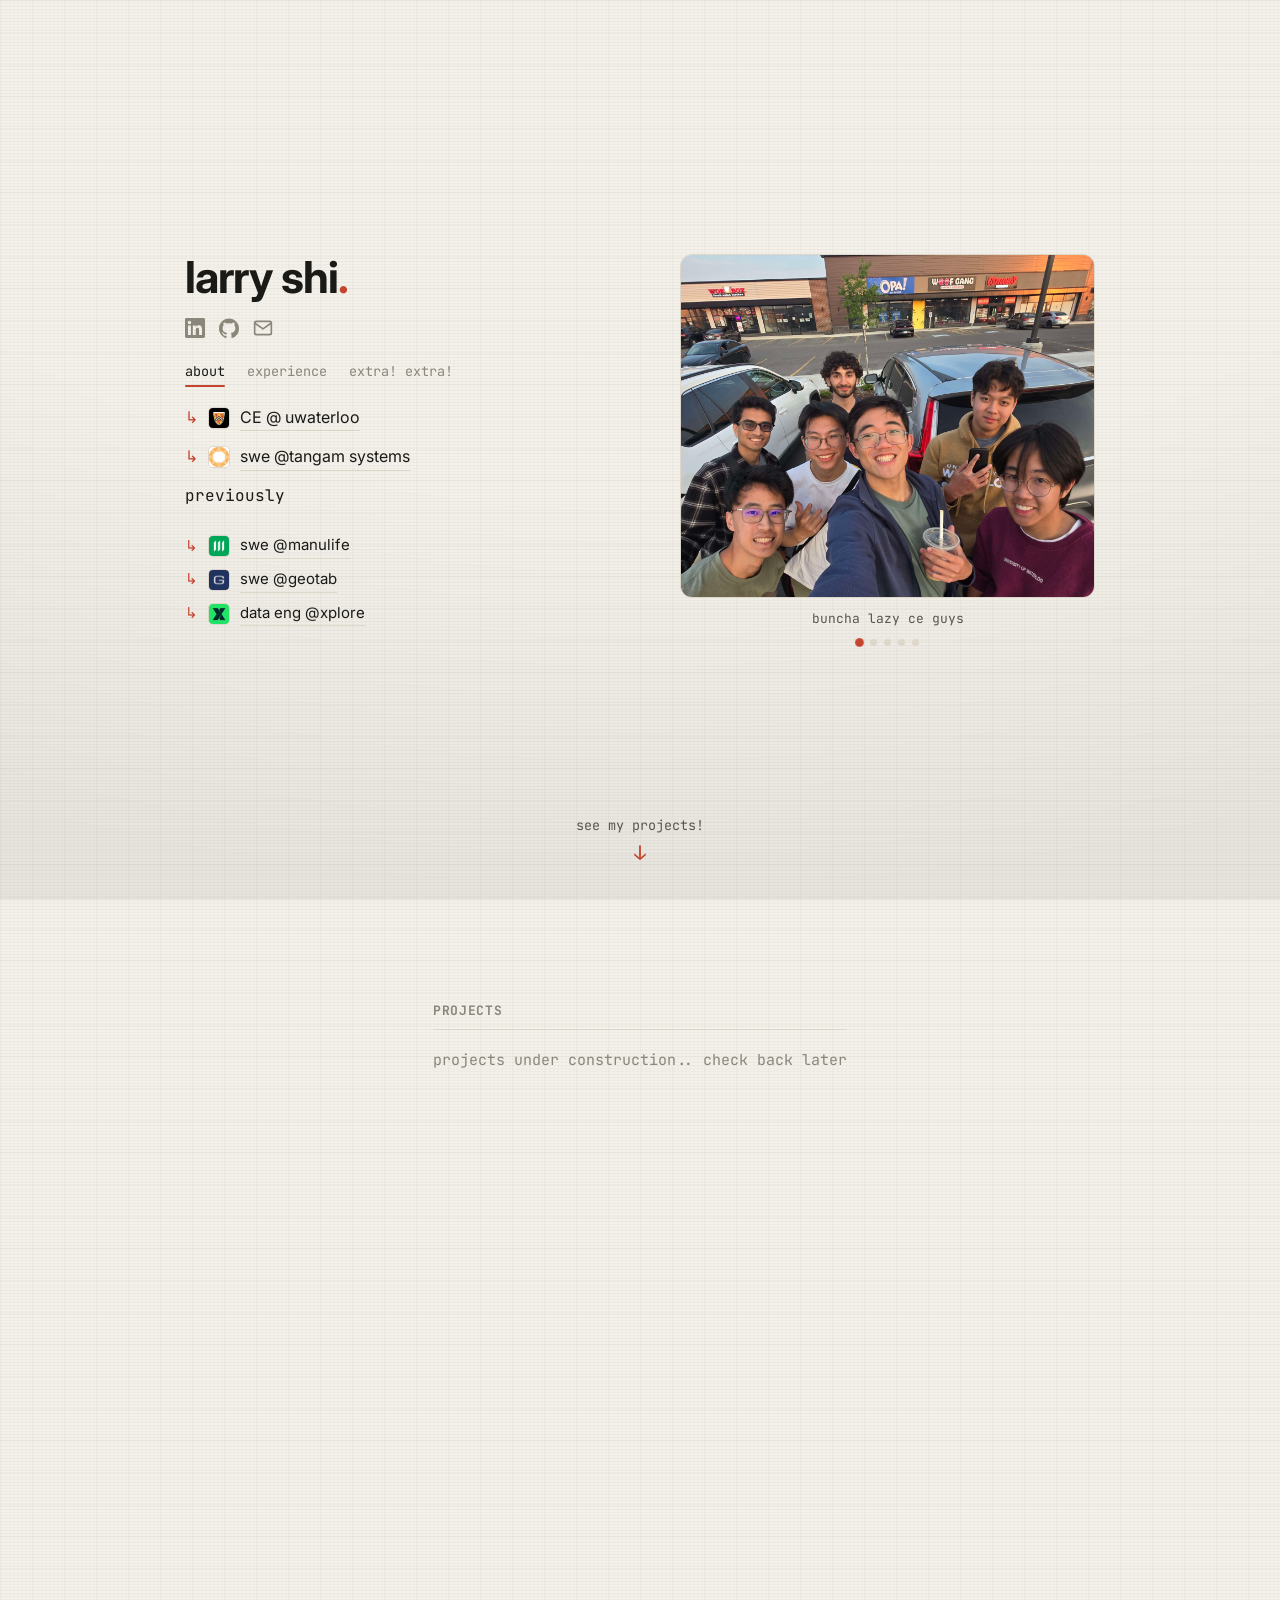
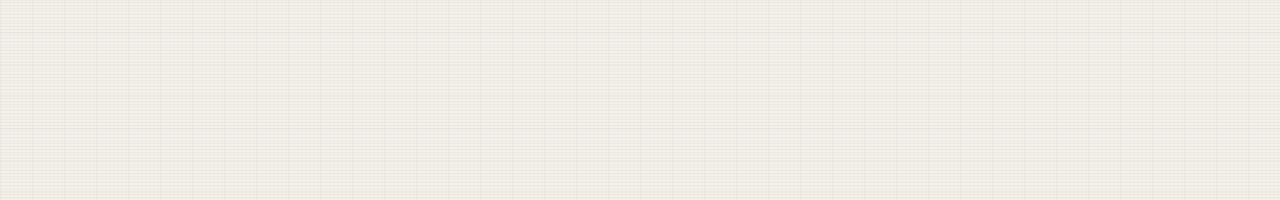
==== index.html @ f8c54639 "portfolio v1" ====
<!DOCTYPE html>
<html lang="en">
<head>
  <meta charset="UTF-8" />
  <meta name="viewport" content="width=device-width, initial-scale=1.0" />
  <title>Larry Shi — about</title>
  <meta name="description" content="Larry Shi — Computer Engineering student at the University of Waterloo. Software and hardware projects, internships, and more." />
  <link rel="preconnect" href="https://fonts.googleapis.com" />
  <link rel="preconnect" href="https://fonts.gstatic.com" crossorigin />
  <link href="https://fonts.googleapis.com/css2?family=Inter:wght@400;500;600;700&family=JetBrains+Mono:wght@400;500;600&family=Playfair+Display:ital,wght@0,700;0,900;1,900&display=swap" rel="stylesheet" />
  <link rel="stylesheet" href="assets/styles.css" />
</head>
<body>
  <main class="panels">
    <!-- Panel 1: landing card -->
    <section class="panel" id="panel-landing">
      <div class="wrap">
        <div class="landing-card reveal-up">
          <div class="card-left">
            <div class="card-head">
              <div class="card-id">
                <h1 class="title">
                  <span data-fill="name">Larry Shi</span><span class="accent">.</span>
                </h1>
                <div class="card-socials" data-cardlinks></div>
              </div>
              <nav class="nav card-nav" data-cardnav></nav>
            </div>
            <p class="lede"><span data-type="tagline"></span></p>
            <ul class="arrow-list" data-about></ul>
          </div>
          <div class="card-right">
            <!-- Photo carousel — images & captions come from PROFILE.photos in data.js -->
            <figure class="carousel" data-carousel>
              <div class="carousel-stage">
                <div class="carousel-track" data-carousel-track></div>
                <button class="carousel-nav prev" type="button" data-carousel-prev aria-label="previous photo">‹</button>
                <button class="carousel-nav next" type="button" data-carousel-next aria-label="next photo">›</button>
              </div>
              <figcaption class="carousel-caption" data-carousel-caption></figcaption>
              <div class="carousel-dots" data-carousel-dots></div>
            </figure>
          </div>
        </div>
      </div>

      <button class="scroll-cue" type="button" data-goto="panel-projects" aria-label="see my projects">
        <span class="cue-label">see my projects!</span>
        <span class="cue-arrow" aria-hidden="true">↓</span>
      </button>
    </section>

    <!-- Panel 2: projects -->
    <section class="panel" id="panel-projects">
      <div class="wrap">
        <h2 class="section-head">projects</h2>
        <p class="placeholder reveal-up">projects under construction.. check back later</p>
      </div>
    </section>
  </main>

  <script src="assets/data.js"></script>
  <script src="assets/site.js"></script>
</body>
</html>
---- assets/styles.css ----
/* ------------------------------------------------------------------
   Larry Shi — portfolio
   Clean, monospace-forward minimalism. Warm off-white / near-black.
   ------------------------------------------------------------------ */

:root {
  --bg: #f4f1ea;          /* warm paper */
  --bg-elev: #efeae0;
  --ink: #1a1a17;         /* near-black */
  --ink-soft: #5a564d;    /* muted body */
  --ink-faint: #8b867a;   /* captions */
  --line: #ddd7c9;        /* hairlines */
  --accent: #c4442e;      /* brick red */
  --accent-soft: #e8623f;
  --scanline: rgba(0, 0, 0, 0.022);
  --grid: rgba(0, 0, 0, 0.028);
  --grain: rgba(0, 0, 0, 0.02);
  --vignette: rgba(0, 0, 0, 0.05);
  --radius: 10px;
  --maxw: 720px;
  --topbar-h: 61px;
  --mono: "JetBrains Mono", "SF Mono", ui-monospace, "Cascadia Code",
    Menlo, Consolas, monospace;
  --sans: "Inter", -apple-system, BlinkMacSystemFont, "Segoe UI", Roboto,
    Helvetica, Arial, sans-serif;
}

@media (prefers-color-scheme: dark) {
  :root {
    --bg: #14130f;
    --bg-elev: #1c1a15;
    --ink: #ece7db;
    --ink-soft: #b3ad9e;
    --ink-faint: #837d6f;
    --line: #2c2a22;
    --accent: #e8623f;
    --accent-soft: #f2825f;
    --scanline: rgba(255, 255, 255, 0.02);
    --grid: rgba(120, 200, 150, 0.035);
    --grain: rgba(255, 255, 255, 0.015);
    --vignette: rgba(0, 0, 0, 0.45);
  }
}

* { box-sizing: border-box; }

html { scroll-behavior: smooth; }

body {
  margin: 0;
  background: var(--bg);
  color: var(--ink);
  font-family: var(--sans);
  font-size: 16px;
  line-height: 1.65;
  -webkit-font-smoothing: antialiased;
  text-rendering: optimizeLegibility;
  position: relative;
  /* terminal texture: fine scanlines + faint grid + grain */
  background-image:
    repeating-linear-gradient(
      to bottom,
      var(--scanline) 0px,
      var(--scanline) 1px,
      transparent 1px,
      transparent 3px
    ),
    linear-gradient(var(--grid) 1px, transparent 1px),
    linear-gradient(90deg, var(--grid) 1px, transparent 1px),
    radial-gradient(var(--grain) 1px, transparent 1px);
  background-size: 100% 3px, 32px 32px, 32px 32px, 4px 4px;
}
/* soft crt vignette */
body::after {
  content: "";
  position: fixed;
  inset: 0;
  pointer-events: none;
  z-index: 1;
  background: radial-gradient(
    120% 100% at 50% 0%,
    transparent 55%,
    var(--vignette) 100%
  );
}
.topbar, main, footer { position: relative; z-index: 2; }

a { color: inherit; }

.wrap {
  max-width: var(--maxw);
  margin: 0 auto;
  padding: 0 24px;
}

/* ---------- top bar / nav ---------- */
.topbar {
  position: sticky;
  top: 0;
  z-index: 20;
  backdrop-filter: saturate(140%) blur(8px);
  background: color-mix(in srgb, var(--bg) 82%, transparent);
  border-bottom: 1px solid var(--line);
}
.topbar .wrap {
  display: flex;
  align-items: baseline;
  justify-content: space-between;
  gap: 16px;
  padding-top: 18px;
  padding-bottom: 18px;
}
.brand {
  font-family: var(--mono);
  font-weight: 600;
  letter-spacing: -0.01em;
  text-decoration: none;
  font-size: 15px;
}
.brand .prompt { color: var(--accent); opacity: 0.75; }
.brand .dot { color: var(--accent); }

nav.nav {
  display: flex;
  gap: 22px;
  font-family: var(--mono);
  font-size: 13.5px;
}
nav.nav a {
  text-decoration: none;
  color: var(--ink-faint);
  position: relative;
  padding: 2px 0;
  transition: color 0.18s ease;
}
nav.nav a:hover { color: var(--ink); }
nav.nav a.active { color: var(--ink); }
nav.nav a.active::after {
  content: "";
  position: absolute;
  left: 0;
  right: 0;
  bottom: -3px;
  height: 2px;
  background: var(--accent);
  border-radius: 2px;
}

/* ---------- page shell ---------- */
main { padding: 56px 0 96px; }

.eyebrow {
  font-family: var(--mono);
  font-size: 12.5px;
  letter-spacing: 0.06em;
  text-transform: uppercase;
  color: var(--ink-faint);
  margin: 0 0 10px;
}

h1.title {
  font-size: clamp(30px, 6vw, 44px);
  line-height: 1.05;
  letter-spacing: -0.02em;
  margin: 0 0 12px;
  font-weight: 700;
}
h1.title .accent { color: var(--accent); }

.lede {
  color: var(--ink-soft);
  font-size: 17px;
  margin: 0 0 8px;
  max-width: 56ch;
}

.section-head {
  font-family: var(--mono);
  font-size: 13px;
  letter-spacing: 0.05em;
  text-transform: uppercase;
  color: var(--ink-faint);
  margin: 52px 0 18px;
  padding-bottom: 8px;
  border-bottom: 1px solid var(--line);
}

/* ---------- arrow list (martinsit-inspired) ---------- */
.arrow-list { list-style: none; padding: 0; margin: 0; }
.arrow-list li {
  display: flex;
  align-items: center;
  gap: 10px;
  margin: 12px 0;
  color: var(--ink-soft);
}
.arrow-list li::before {
  content: "↳";
  color: var(--accent);
  flex: 0 0 auto;
  font-family: var(--mono);
  align-self: center;
}
/* the "previously" block stacks its label above the sublist */
.arrow-list li.prev-block { align-items: flex-start; flex-direction: column; }
/* no arrow on the "previously" label line itself */
.arrow-list li.prev-block::before { content: none; }

/* company logo chips */
.logo-chip {
  flex: 0 0 auto;
  width: 22px;
  height: 22px;
  border-radius: 5px;
  object-fit: contain;
  background: var(--bg);
  border: 1px solid var(--line);
  vertical-align: middle;
}
.logo-chip.mono {
  display: inline-flex;
  align-items: center;
  justify-content: center;
  font-family: var(--mono);
  font-size: 12px;
  font-weight: 600;
  color: var(--accent);
}
/* when an <img> logo is present, hide the monogram until the image errors */
.logo-wrap { flex: 0 0 auto; display: inline-flex; }
.logo-wrap .logo-chip.mono { display: none; }
.logo-wrap .logo-chip.mono.show { display: inline-flex; }

/* ---------- projects ---------- */
.project {
  border: 1px solid var(--line);
  border-radius: var(--radius);
  background: var(--bg-elev);
  padding: 20px 22px;
  margin: 14px 0;
  transition: transform 0.2s ease, border-color 0.2s ease;
}
.project:hover {
  transform: translateY(-2px);
  border-color: color-mix(in srgb, var(--accent) 45%, var(--line));
}
.project .p-top {
  display: flex;
  align-items: baseline;
  justify-content: space-between;
  gap: 12px;
  flex-wrap: wrap;
}
.project h3 {
  margin: 0;
  font-size: 18px;
  font-family: var(--mono);
  letter-spacing: -0.01em;
}
.project .stack {
  font-family: var(--mono);
  font-size: 12px;
  color: var(--ink-faint);
}
.project .blurb { color: var(--ink-soft); margin: 6px 0 10px; }
.project ul { margin: 0; padding-left: 18px; color: var(--ink-soft); }
.project ul li { margin: 5px 0; }

/* ---------- experience ---------- */
.exp {
  display: grid;
  grid-template-columns: 170px 1fr;
  gap: 20px;
  padding: 22px 0;
  border-top: 1px solid var(--line);
}
.exp:last-child { border-bottom: 1px solid var(--line); }
.exp .when {
  font-family: var(--mono);
  font-size: 12.5px;
  color: var(--ink-faint);
  padding-top: 3px;
}
.exp h3 {
  margin: 0 0 2px;
  font-size: 18px;
  letter-spacing: -0.01em;
}
.exp .subtitle {
  font-family: var(--mono);
  font-size: 13px;
  color: var(--accent);
  margin: 0 0 10px;
}
.exp ul { margin: 0; padding-left: 18px; color: var(--ink-soft); }
.exp ul li { margin: 6px 0; }

/* ---------- skills ---------- */
.skills dl { margin: 0; }
.skills .row {
  display: grid;
  grid-template-columns: 170px 1fr;
  gap: 20px;
  padding: 12px 0;
  border-top: 1px solid var(--line);
}
.skills .row:last-child { border-bottom: 1px solid var(--line); }
.skills dt {
  font-family: var(--mono);
  font-size: 13px;
  color: var(--ink);
}
.skills dd { margin: 0; color: var(--ink-soft); }

/* ---------- footer ---------- */
footer {
  border-top: 1px solid var(--line);
  padding: 28px 0 48px;
}
footer .wrap {
  display: flex;
  justify-content: space-between;
  gap: 16px;
  flex-wrap: wrap;
  font-family: var(--mono);
  font-size: 13px;
  color: var(--ink-faint);
}
footer a { text-decoration: none; }
footer a:hover { color: var(--accent); }

.inline-links {
  display: flex;
  gap: 18px;
  flex-wrap: wrap;
  font-family: var(--mono);
  font-size: 13.5px;
  margin-top: 20px;
}
.inline-links a {
  text-decoration: none;
  color: var(--ink-soft);
  border-bottom: 1px solid transparent;
  transition: color 0.18s, border-color 0.18s;
}
.inline-links a:hover {
  color: var(--accent);
  border-color: var(--accent);
}

/* ---------- extra! extra! page ---------- */
.newsstand {
  display: flex;
  flex-direction: column;
  align-items: center;
  justify-content: center;
  text-align: center;
  gap: 10px;
  min-height: 46vh;
}
.newsstand .masthead {
  font-family: "Playfair Display", Georgia, "Times New Roman", serif;
  font-weight: 900;
  letter-spacing: -0.01em;
  font-size: clamp(44px, 10vw, 88px);
  line-height: 0.95;
  margin: 0;
}
.newsstand .masthead .em { color: var(--accent); font-style: italic; }
.newsstand .readabout {
  font-family: "Playfair Display", Georgia, serif;
  font-style: italic;
  font-size: clamp(18px, 3.4vw, 26px);
  color: var(--ink-soft);
  margin: 0;
}

/* ---------- entrance motion ---------- */
.reveal-up {
  opacity: 0;
  transform: translateY(12px);
  animation: rise 0.6s cubic-bezier(0.16, 1, 0.3, 1) forwards;
}
@keyframes rise {
  to { opacity: 1; transform: none; }
}
[data-delay="1"] { animation-delay: 0.06s; }
[data-delay="2"] { animation-delay: 0.12s; }
[data-delay="3"] { animation-delay: 0.18s; }
[data-delay="4"] { animation-delay: 0.24s; }

@media (prefers-reduced-motion: reduce) {
  * { animation: none !important; transition: none !important; }
  html { scroll-behavior: auto; }
  .reveal-up { opacity: 1; transform: none; }
}

/* ---------- responsive ---------- */
@media (max-width: 560px) {
  .topbar .wrap { flex-direction: column; align-items: flex-start; gap: 10px; }
  nav.nav { gap: 18px; }
}

/* ------------------------------------------------------------------
   Added: about links, "previously" dropdown, blog, typewriter caret
   ------------------------------------------------------------------ */

/* external / inline links inside content */
a.ext {
  text-decoration: none;
  color: var(--ink);
  border-bottom: 1px solid var(--line);
  transition: color 0.16s, border-color 0.16s;
}
a.ext:hover { color: var(--accent); border-color: var(--accent); }

/* education link — plain (no underline, not bold) */
a.edu {
  font-weight: 400;
  text-decoration: none;
  border-bottom: 1px solid var(--line);
  color: var(--ink);
  transition: color 0.16s, border-color 0.16s;
}
a.edu:hover { color: var(--accent); border-color: var(--accent); }

/* "previously" — compact bullet list with orange ↳ arrows */
.prev-block { flex-direction: column; }
.prev-label {
  font-family: var(--mono);
  color: var(--ink);
}
.prev-list {
  margin: 6px 0 0;
  padding: 0;
}
.prev-list li {
  margin: 8px 0;
  font-size: 15px;
  align-items: center;
}

/* typewriter caret */
[data-type].typing::after {
  content: "▋";
  color: var(--accent);
  margin-left: 2px;
  animation: blink 1s steps(1) infinite;
}
@keyframes blink { 50% { opacity: 0; } }

/* ---------- blog list (clickable cards -> post.html) ---------- */
.posts { margin-top: 8px; }
.empty { color: var(--ink-faint); font-family: var(--mono); font-size: 14px; }
.post-link {
  display: flex;
  align-items: center;
  gap: 14px;
  padding: 16px 20px;
  border: 1px solid var(--line);
  border-radius: var(--radius);
  background: var(--bg-elev);
  margin: 12px 0;
  text-decoration: none;
  color: inherit;
  transition: border-color 0.2s ease, transform 0.2s ease;
}
.post-link:hover {
  border-color: color-mix(in srgb, var(--accent) 45%, var(--line));
  transform: translateX(3px);
}
.post-meta { display: flex; align-items: center; gap: 10px; flex: 0 0 auto; }
.post-date {
  font-family: var(--mono);
  font-size: 12px;
  color: var(--ink-faint);
  white-space: nowrap;
}
.post-tag {
  font-family: var(--mono);
  font-size: 11px;
  color: var(--accent);
  border: 1px solid color-mix(in srgb, var(--accent) 40%, var(--line));
  border-radius: 999px;
  padding: 1px 8px;
}
.post-title {
  font-weight: 600;
  letter-spacing: -0.01em;
  flex: 1 1 auto;
}
.post-go {
  color: var(--accent);
  font-family: var(--mono);
  flex: 0 0 auto;
  transition: transform 0.2s ease;
}
.post-link:hover .post-go { transform: translateX(4px); }

/* ---------- single post page ---------- */
.back-link {
  display: inline-block;
  font-family: var(--mono);
  font-size: 13px;
  color: var(--ink-faint);
  text-decoration: none;
  margin-bottom: 22px;
  transition: color 0.16s ease;
}
.back-link:hover { color: var(--accent); }
.single-post .post-meta { margin-bottom: 12px; }
.single-post .post-headline {
  font-size: clamp(28px, 5vw, 42px);
  line-height: 1.1;
  letter-spacing: -0.02em;
  margin: 0 0 20px;
}
.post-article {
  color: var(--ink-soft);
  font-size: 17px;
  line-height: 1.75;
  max-width: 62ch;
}
.post-article p { margin: 16px 0; }
.post-article code {
  font-family: var(--mono);
  font-size: 0.88em;
  background: color-mix(in srgb, var(--accent) 12%, transparent);
  padding: 1px 6px;
  border-radius: 5px;
}
.post-article a { color: var(--accent); text-underline-offset: 2px; }


/* ------------------------------------------------------------------
   Added: full-page panels, landing card, photo slot, scroll cue
   ------------------------------------------------------------------ */

main.panels {
  padding: 0;
  scroll-snap-type: y mandatory;
}
.panel {
  min-height: 100vh;
  min-height: 100svh;
  display: flex;
  flex-direction: column;
  justify-content: center;
  scroll-snap-align: start;
  position: relative;
  padding: 64px 0; /* symmetric so content sits optically centered */
  box-sizing: border-box;
}
/* landing card gets a wider stage than the default text column */
#panel-landing .wrap { max-width: 1040px; }
/* no topbar on the landing page — center against the full viewport */
#panel-landing {
  min-height: 100vh;
  min-height: 100svh;
  padding: 24px 0;
}
#panel-projects {
  justify-content: flex-start;
  padding-top: 100px;
}
#panel-projects .section-head { margin-top: 0; }

/* landing card */
.landing-card {
  display: grid;
  grid-template-columns: 1fr 0.92fr;
  gap: 44px;
  align-items: stretch; /* photo stretches to match the text column height */
  background: none;
  border: none;
  border-radius: 0;
  padding: 0;
}
.landing-card .title { margin-top: 0; text-transform: lowercase; }
.landing-card .card-left {
  min-width: 0;
  display: flex;
  flex-direction: column;
}

/* page header row (experience / extra / post): title left, nav right */
.page-head {
  display: flex;
  align-items: baseline;
  justify-content: space-between;
  gap: 20px;
  flex-wrap: wrap;
  margin-bottom: 8px;
}
.page-head .title { margin-bottom: 0; }
.page-head-end { justify-content: flex-end; }

/* projects placeholder */
.placeholder {
  color: var(--ink-faint);
  font-family: var(--mono);
  font-size: 15px;
}

/* header row: name + socials on the left, page nav on the right */
.card-head {
  display: flex;
  align-items: baseline;
  justify-content: space-between;
  gap: 20px;
  flex-wrap: wrap;
}
.card-id { display: flex; flex-direction: column; gap: 6px; }
.card-socials {
  display: flex;
  align-items: center;
  gap: 14px;
}
.social-icon {
  display: inline-flex;
  color: var(--ink-faint);
  transition: color 0.16s ease, transform 0.16s ease;
}
.social-icon svg {
  width: 20px;
  height: 20px;
  display: block;
}
.social-icon:hover {
  color: var(--accent);
  transform: translateY(-2px);
}
.card-nav {
  display: flex;
  gap: 20px;
  font-family: var(--mono);
  font-size: 14px;
}
.card-nav a {
  text-decoration: none;
  color: var(--ink-faint);
  position: relative;
  padding: 2px 0;
  transition: color 0.18s ease;
}
.card-nav a:hover { color: var(--ink); }
.card-nav a.active { color: var(--ink); }
.card-nav a.active::after {
  content: "";
  position: absolute;
  left: 0;
  right: 0;
  bottom: -3px;
  height: 2px;
  background: var(--accent);
  border-radius: 2px;
}
.card-right { display: flex; }

/* photo placeholder — swap the inner content for an <img> later */
.photo-slot {
  position: relative;
  width: 100%;
  flex: 1 1 auto;      /* fill the full height of the text column */
  min-height: 320px;
  border-radius: 12px;
  border: 1.5px dashed color-mix(in srgb, var(--accent) 45%, var(--line));
  background:
    repeating-linear-gradient(
      45deg,
      color-mix(in srgb, var(--accent) 6%, transparent) 0,
      color-mix(in srgb, var(--accent) 6%, transparent) 10px,
      transparent 10px,
      transparent 20px
    ),
    var(--bg);
  display: flex;
  align-items: center;
  justify-content: center;
  overflow: hidden;
}
.photo-slot .photo-hint {
  font-family: var(--mono);
  font-size: 13px;
  letter-spacing: 0.08em;
  text-transform: uppercase;
  color: var(--ink-faint);
}
/* if you drop an <img> inside .photo-slot it will fill nicely */
.photo-slot img { width: 100%; height: 100%; object-fit: cover; }

/* scroll cue: "see my projects!" with bouncing arrow */
.scroll-cue {
  position: absolute;
  left: 50%;
  bottom: 26px;
  transform: translateX(-50%);
  display: inline-flex;
  flex-direction: column;
  align-items: center;
  gap: 6px;
  background: none;
  border: none;
  cursor: pointer;
  color: var(--ink-soft);
  font-family: var(--mono);
  font-size: 13.5px;
  padding: 8px 12px;
  transition: color 0.18s ease;
}
.scroll-cue:hover { color: var(--accent); }
.scroll-cue .cue-arrow {
  font-size: 20px;
  color: var(--accent);
  animation: cue-bob 1.6s ease-in-out infinite;
}
@keyframes cue-bob {
  0%, 100% { transform: translateY(0); }
  50% { transform: translateY(6px); }
}

@media (max-width: 720px) {
  .landing-card {
    grid-template-columns: 1fr;
    padding: 0;
    gap: 22px;
  }
  .card-head { align-items: flex-start; }
  .card-right { order: -1; }
  .photo-slot {
    flex: 0 0 auto;
    aspect-ratio: 1 / 1;
    min-height: 0;
    max-width: 260px;
    margin: 0 auto;
  }
}

@media (prefers-reduced-motion: reduce) {
  main.panels { scroll-snap-type: none; }
  .scroll-cue .cue-arrow { animation: none; }
}

/* ------------------------------------------------------------------
   Added: experience tiles (dropdown)
   ------------------------------------------------------------------ */
.exp-wrap { margin-top: 8px; }
.exp-tile {
  border: 1px solid var(--line);
  border-radius: var(--radius);
  background: var(--bg-elev);
  margin: 12px 0;
  overflow: hidden;
  transition: border-color 0.2s ease, transform 0.2s ease;
}
.exp-tile:hover {
  border-color: color-mix(in srgb, var(--accent) 40%, var(--line));
}
.exp-tile summary {
  list-style: none;
  cursor: pointer;
  display: flex;
  align-items: center;
  gap: 14px;
  padding: 16px 18px;
}
.exp-tile summary::-webkit-details-marker { display: none; }

/* bigger logo on the tile */
.exp-logo { flex: 0 0 auto; display: inline-flex; }
.exp-logo .logo-chip,
.exp-logo .logo-wrap { width: 40px; height: 40px; }
.exp-logo .logo-chip { border-radius: 8px; }
.exp-logo .logo-chip.mono { font-size: 18px; }

.exp-headings {
  display: flex;
  flex-direction: column;
  gap: 1px;
  flex: 1 1 auto;
  min-width: 0;
}
.exp-company {
  font-weight: 600;
  letter-spacing: -0.01em;
  font-size: 17px;
}
.exp-role {
  font-family: var(--mono);
  font-size: 13px;
  color: var(--accent);
}
.exp-when {
  font-family: var(--mono);
  font-size: 12.5px;
  color: var(--ink-faint);
  white-space: nowrap;
  flex: 0 0 auto;
}
.exp-tile .chev {
  color: var(--accent);
  font-size: 11px;
  flex: 0 0 auto;
  transition: transform 0.22s ease;
}
.exp-tile details[open] .chev { transform: rotate(90deg); }

.exp-detail {
  padding: 2px 18px 16px;
  border-top: 1px solid var(--line);
}
.exp-detail ul {
  margin: 12px 0 0;
  padding-left: 18px;
  color: var(--ink-soft);
}
.exp-detail ul li { margin: 7px 0; }
.exp-foot { margin-top: 12px; }
.exp-visit {
  font-family: var(--mono);
  font-size: 13px;
  text-decoration: none;
  color: var(--ink-soft);
  border: 1px solid var(--line);
  border-radius: 999px;
  padding: 4px 12px;
  transition: color 0.16s, border-color 0.16s;
}
.exp-visit:hover { color: var(--accent); border-color: var(--accent); }

@media (max-width: 560px) {
  .exp-when { display: none; } /* keep the tile header tidy on small screens */
}

/* ------------------------------------------------------------------
   Added: photo carousel (landing page)
   ------------------------------------------------------------------ */
.carousel {
  margin: 0;
  flex: 1 1 auto;         /* fill the height of the text column */
  display: flex;
  flex-direction: column;
  gap: 10px;
  min-height: 320px;
}
.carousel-stage {
  position: relative;
  flex: 1 1 auto;
  min-height: 260px;
  border-radius: 12px;
  overflow: hidden;
  background: var(--bg-elev);
  border: 1px solid var(--line);
}
.carousel-track { position: absolute; inset: 0; }
.carousel-slide {
  position: absolute;
  inset: 0;
  opacity: 0;
  transition: opacity 0.6s ease;
  pointer-events: none;
}
.carousel-slide.active { opacity: 1; pointer-events: auto; }
.carousel-slide img {
  width: 100%;
  height: 100%;
  object-fit: cover;
  display: block;
}

/* animated "that's me!" circle drawn over the head */
.head-circle {
  --circle-color: #d8ff3e; /* high-vis lime — pops on most photos */
  position: absolute;
  transform: translate(-50%, -50%) rotate(-4deg);
  aspect-ratio: 1 / 1;   /* stays circular; only width is set inline */
  height: auto;
  overflow: visible;
  pointer-events: none;
  opacity: 0;
  /* dark halo so the bright stroke stays readable over light photo areas */
  filter: drop-shadow(0 0 2px rgba(0, 0, 0, 0.85))
          drop-shadow(0 1px 3px rgba(0, 0, 0, 0.55));
}
.head-circle path {
  stroke-dasharray: 340;
  stroke-dashoffset: 340;
}
/* when a slide becomes active, replay the sketch */
.head-circle.draw {
  opacity: 1;
  animation: circle-pop 0.9s ease-out forwards;
}
.head-circle.draw path {
  animation: circle-draw 0.9s cubic-bezier(0.65, 0, 0.35, 1) forwards;
}
@keyframes circle-draw {
  to { stroke-dashoffset: 0; }
}
@keyframes circle-pop {
  0% { opacity: 0; }
  12% { opacity: 1; }
  100% { opacity: 1; }
}

@media (prefers-reduced-motion: reduce) {
  /* no drawing animation — just show the finished circle */
  .head-circle.draw { opacity: 1; animation: none; }
  .head-circle.draw path { stroke-dashoffset: 0; animation: none; }
}

/* prev / next arrows */
.carousel-nav {
  position: absolute;
  top: 50%;
  transform: translateY(-50%);
  width: 34px;
  height: 34px;
  border-radius: 50%;
  border: none;
  background: color-mix(in srgb, var(--bg) 55%, transparent);
  backdrop-filter: blur(4px);
  color: var(--ink);
  font-size: 20px;
  line-height: 1;
  cursor: pointer;
  display: flex;
  align-items: center;
  justify-content: center;
  opacity: 0;
  transition: opacity 0.2s ease, background 0.2s ease;
}
.carousel-stage:hover .carousel-nav { opacity: 1; }
.carousel-nav:hover { background: var(--accent); color: #fff; }
.carousel-nav.prev { left: 10px; }
.carousel-nav.next { right: 10px; }

/* caption */
.carousel-caption {
  font-family: var(--mono);
  font-size: 13px;
  color: var(--ink-soft);
  text-align: center;
  min-height: 1.2em;
  padding: 0 6px;
}

/* dots */
.carousel-dots {
  display: flex;
  justify-content: center;
  gap: 7px;
}
.carousel-dots .dot {
  width: 7px;
  height: 7px;
  padding: 0;
  border-radius: 50%;
  border: none;
  background: var(--line);
  cursor: pointer;
  transition: background 0.2s ease, transform 0.2s ease;
}
.carousel-dots .dot:hover { background: var(--ink-faint); }
.carousel-dots .dot.active { background: var(--accent); transform: scale(1.25); }

@media (max-width: 720px) {
  .carousel {
    flex: 0 0 auto;
    min-height: 0;
    max-width: 320px;
    margin: 0 auto;
    width: 100%;
  }
  .carousel-stage { aspect-ratio: 1 / 1; min-height: 0; }
  .carousel-nav { opacity: 1; } /* no hover on touch */
}
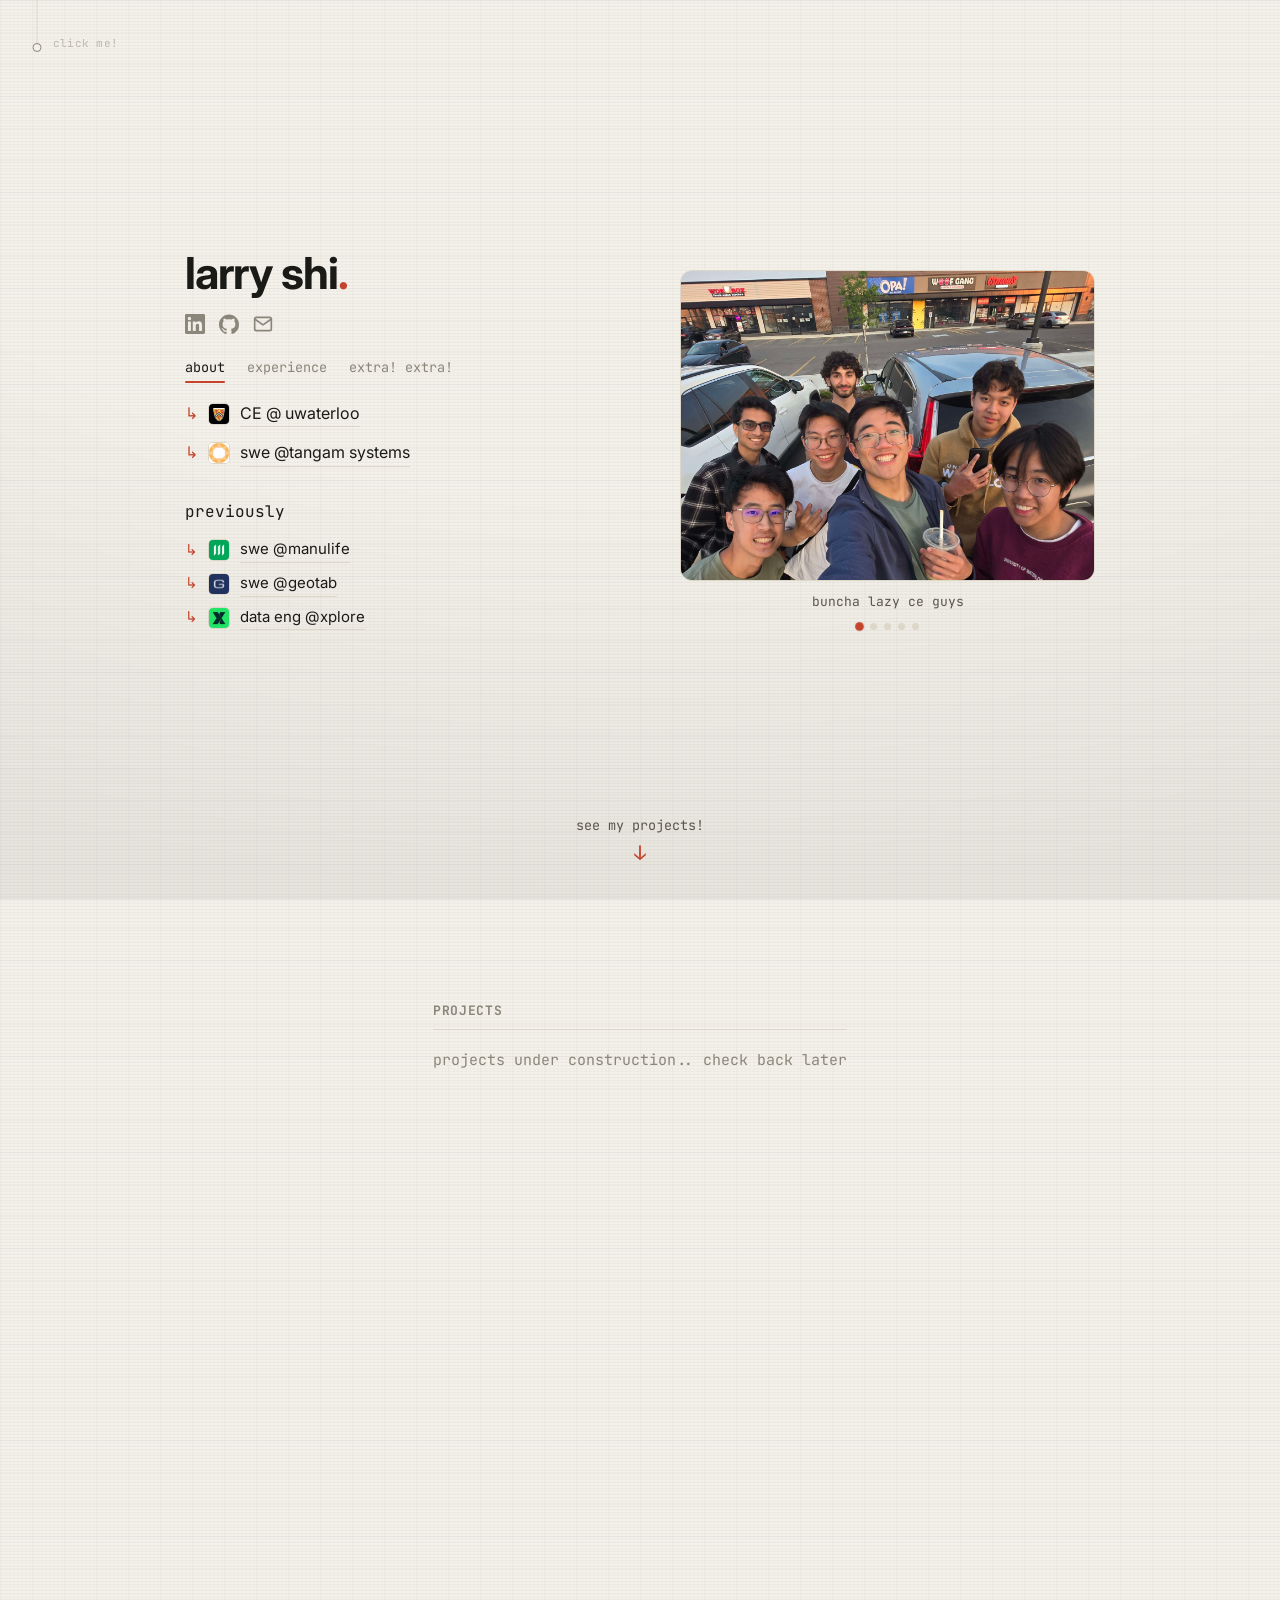
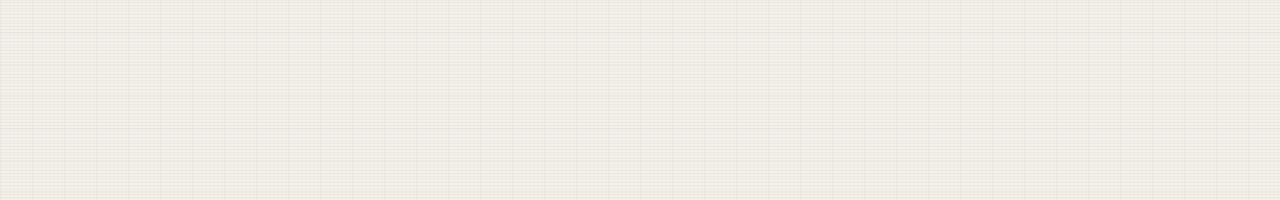
==== commit a60e43f6: "add dark/light mode, fix circle positioning across devices" ====
--- a/index.html
+++ b/index.html
@@ -3,8 +3,19 @@
 <head>
   <meta charset="UTF-8" />
   <meta name="viewport" content="width=device-width, initial-scale=1.0" />
-  <title>Larry Shi — about</title>
+  <script>
+    // apply saved theme before paint to avoid a flash of the wrong colors
+    (function () {
+      var t = localStorage.getItem("theme");
+      if (t !== "light" && t !== "dark") {
+        t = matchMedia("(prefers-color-scheme: dark)").matches ? "dark" : "light";
+      }
+      document.documentElement.setAttribute("data-theme", t);
+    })();
+  </script>
+  <title>Larry Shi</title>
   <meta name="description" content="Larry Shi — Computer Engineering student at the University of Waterloo. Software and hardware projects, internships, and more." />
+  <link rel="icon" type="image/jpeg" href="assets/icons/images.jpg" />
   <link rel="preconnect" href="https://fonts.googleapis.com" />
   <link rel="preconnect" href="https://fonts.gstatic.com" crossorigin />
   <link href="https://fonts.googleapis.com/css2?family=Inter:wght@400;500;600;700&family=JetBrains+Mono:wght@400;500;600&family=Playfair+Display:ital,wght@0,700;0,900;1,900&display=swap" rel="stylesheet" />
@@ -62,4 +73,4 @@
   <script src="assets/data.js"></script>
   <script src="assets/site.js"></script>
 </body>
-</html>
+</html>
--- a/assets/styles.css
+++ b/assets/styles.css
@@ -25,8 +25,25 @@
     Helvetica, Arial, sans-serif;
 }
 
+/* dark palette — reusable block applied by OS preference OR manual toggle */
+[data-theme="dark"] {
+  --bg: #14130f;
+  --bg-elev: #1c1a15;
+  --ink: #ece7db;
+  --ink-soft: #b3ad9e;
+  --ink-faint: #837d6f;
+  --line: #2c2a22;
+  --accent: #e8623f;
+  --accent-soft: #f2825f;
+  --scanline: rgba(255, 255, 255, 0.02);
+  --grid: rgba(120, 200, 150, 0.035);
+  --grain: rgba(255, 255, 255, 0.015);
+  --vignette: rgba(0, 0, 0, 0.45);
+}
+
+/* follow the OS in dark mode ONLY when the user hasn't picked a theme */
 @media (prefers-color-scheme: dark) {
-  :root {
+  :root:not([data-theme]) {
     --bg: #14130f;
     --bg-elev: #1c1a15;
     --ink: #ece7db;
@@ -43,6 +60,26 @@
 }
 
 * { box-sizing: border-box; }
+
+/* When toggling light/dark, animate every element's colors together so
+   borders, cards, and the background all cross-fade in sync (added briefly
+   by JS during the switch, then removed so it never slows down hovers). */
+html.theme-animating,
+html.theme-animating *,
+html.theme-animating *::before,
+html.theme-animating *::after {
+  transition: background-color 0.45s ease,
+              border-color 0.45s ease,
+              color 0.45s ease,
+              fill 0.45s ease,
+              stroke 0.45s ease !important;
+}
+@media (prefers-reduced-motion: reduce) {
+  html.theme-animating,
+  html.theme-animating *,
+  html.theme-animating *::before,
+  html.theme-animating *::after { transition: none !important; }
+}
 
 html { scroll-behavior: smooth; }
 
@@ -147,7 +184,7 @@
 }
 
 /* ---------- page shell ---------- */
-main { padding: 56px 0 96px; }
+main { padding: 72px 0 96px; } /* top space clears the drawstring */
 
 .eyebrow {
   font-family: var(--mono);
@@ -202,7 +239,7 @@
   align-self: center;
 }
 /* the "previously" block stacks its label above the sublist */
-.arrow-list li.prev-block { align-items: flex-start; flex-direction: column; }
+.arrow-list li.prev-block { align-items: flex-start; flex-direction: column; margin-top: 12px; }
 /* no arrow on the "previously" label line itself */
 .arrow-list li.prev-block::before { content: none; }
 
@@ -429,11 +466,13 @@
 .prev-label {
   font-family: var(--mono);
   color: var(--ink);
+  margin-top: 20px;
 }
 .prev-list {
-  margin: 6px 0 0;
+  margin: 0;
   padding: 0;
 }
+.prev-list li:first-child { margin-top: 2px; }
 .prev-list li {
   margin: 8px 0;
   font-size: 15px;
@@ -655,7 +694,7 @@
   background: var(--accent);
   border-radius: 2px;
 }
-.card-right { display: flex; }
+.card-right { display: flex; align-items: center; }
 
 /* photo placeholder — swap the inner content for an <img> later */
 .photo-slot {
@@ -720,6 +759,14 @@
 }
 
 @media (max-width: 720px) {
+  /* let the landing panel grow with its content instead of forcing 100vh +
+     vertical centering, which pushed the absolutely-positioned scroll cue
+     up over the "previously" list */
+  #panel-landing {
+    min-height: auto;
+    justify-content: flex-start;
+    padding: 36px 0 28px;
+  }
   .landing-card {
     grid-template-columns: 1fr;
     padding: 0;
@@ -729,10 +776,16 @@
   .card-right { order: -1; }
   .photo-slot {
     flex: 0 0 auto;
-    aspect-ratio: 1 / 1;
+    aspect-ratio: 4 / 3;   /* match the carousel so layouts are consistent */
     min-height: 0;
-    max-width: 260px;
+    max-width: 320px;
     margin: 0 auto;
+  }
+  /* scroll cue joins the normal document flow so it sits BELOW the content */
+  .scroll-cue {
+    position: static;
+    transform: none;
+    margin: 26px auto 0;
   }
 }
 
@@ -837,16 +890,19 @@
    ------------------------------------------------------------------ */
 .carousel {
   margin: 0;
-  flex: 1 1 auto;         /* fill the height of the text column */
   display: flex;
   flex-direction: column;
   gap: 10px;
-  min-height: 320px;
+  align-self: center;     /* center within the card column */
+  width: 100%;
 }
 .carousel-stage {
   position: relative;
-  flex: 1 1 auto;
-  min-height: 260px;
+  width: 100%;
+  /* FIXED frame — the page never shifts as the carousel cycles. Images fill
+     it with object-fit: cover; the circle is positioned by JS using cover
+     math so it stays on the face at any screen size. */
+  aspect-ratio: 4 / 3;
   border-radius: 12px;
   overflow: hidden;
   background: var(--bg-elev);
@@ -864,7 +920,7 @@
 .carousel-slide img {
   width: 100%;
   height: 100%;
-  object-fit: cover;
+  object-fit: cover;   /* fill the fixed frame; JS maps the circle onto it */
   display: block;
 }
 
@@ -872,41 +928,35 @@
 .head-circle {
   --circle-color: #d8ff3e; /* high-vis lime — pops on most photos */
   position: absolute;
+  /* left/top/width/height set by JS (positionCircle) in px, relative to the
+     rendered image; translate keeps the circle centered on that point */
   transform: translate(-50%, -50%) rotate(-4deg);
-  aspect-ratio: 1 / 1;   /* stays circular; only width is set inline */
-  height: auto;
   overflow: visible;
   pointer-events: none;
+  /* hidden by default; fades out when .draw is removed (mouse leaves) */
   opacity: 0;
+  transition: opacity 0.35s ease;
   /* dark halo so the bright stroke stays readable over light photo areas */
   filter: drop-shadow(0 0 2px rgba(0, 0, 0, 0.85))
           drop-shadow(0 1px 3px rgba(0, 0, 0, 0.55));
 }
 .head-circle path {
   stroke-dasharray: 340;
+  /* fully "undrawn" by default; undraws smoothly when .draw is removed */
   stroke-dashoffset: 340;
-}
-/* when a slide becomes active, replay the sketch */
+  transition: stroke-dashoffset 0.5s cubic-bezier(0.65, 0, 0.35, 1);
+}
+/* draw the sketch in while hovering */
 .head-circle.draw {
   opacity: 1;
-  animation: circle-pop 0.9s ease-out forwards;
 }
 .head-circle.draw path {
-  animation: circle-draw 0.9s cubic-bezier(0.65, 0, 0.35, 1) forwards;
-}
-@keyframes circle-draw {
-  to { stroke-dashoffset: 0; }
-}
-@keyframes circle-pop {
-  0% { opacity: 0; }
-  12% { opacity: 1; }
-  100% { opacity: 1; }
+  stroke-dashoffset: 0;
 }
 
 @media (prefers-reduced-motion: reduce) {
-  /* no drawing animation — just show the finished circle */
-  .head-circle.draw { opacity: 1; animation: none; }
-  .head-circle.draw path { stroke-dashoffset: 0; animation: none; }
+  /* no sketch animation — just fade the finished circle in/out */
+  .head-circle path { transition: none; stroke-dashoffset: 0; }
 }
 
 /* prev / next arrows */
@@ -966,12 +1016,97 @@
 
 @media (max-width: 720px) {
   .carousel {
-    flex: 0 0 auto;
-    min-height: 0;
-    max-width: 320px;
+    max-width: 300px;
     margin: 0 auto;
     width: 100%;
   }
-  .carousel-stage { aspect-ratio: 1 / 1; min-height: 0; }
-  .carousel-nav { opacity: 1; } /* no hover on touch */
-}
+  /* keep the SAME 4/5 aspect as desktop — do NOT override to a square, or the
+     crop changes and the circle drifts off the face */
+  .carousel-nav { opacity: 1; } /* arrows always visible on touch */
+}
+
+/* ------------------------------------------------------------------
+   Added: drawstring light/dark toggle (top-left corner)
+   ------------------------------------------------------------------ */
+.drawstring {
+  position: fixed;
+  top: 0;
+  left: 30px;
+  z-index: 60;
+  display: flex;
+  align-items: flex-start;
+  gap: 9px;
+  pointer-events: none; /* only the button is interactive */
+}
+.drawstring .pull {
+  pointer-events: auto;
+  position: relative;
+  width: 14px;
+  height: 52px;              /* cord length + knob */
+  background: none;
+  border: none;
+  padding: 0;
+  cursor: pointer;
+  display: block;
+  transition: transform 0.3s cubic-bezier(0.34, 1.4, 0.64, 1);
+}
+/* thin hairline cord — extends above the top edge so pulling it down never
+   leaves a gap between the cord and the top of the screen */
+.drawstring .cord {
+  position: absolute;
+  top: -18px;
+  left: 50%;
+  transform: translateX(-50%);
+  width: 1px;
+  height: 61px;   /* reaches from above the top edge down to the knob */
+  background: var(--line);
+}
+/* small hollow ring knob — fills softly on hover */
+.drawstring .knob {
+  position: absolute;
+  bottom: 0;
+  left: 50%;
+  transform: translateX(-50%);
+  width: 9px;
+  height: 9px;
+  border-radius: 50%;
+  background: var(--bg);
+  border: 1.5px solid var(--ink-faint);
+  transition: border-color 0.2s ease, background 0.2s ease;
+}
+.drawstring .pull:hover .knob {
+  border-color: var(--accent);
+  background: var(--accent);
+}
+.drawstring .pull:hover .cord { background: var(--ink-faint); }
+/* gentle hover tug + soft click pull */
+.drawstring .pull:hover { transform: translateY(4px); }
+.drawstring.pulling .pull {
+  animation: cord-pull 0.45s cubic-bezier(0.34, 1.4, 0.64, 1);
+}
+@keyframes cord-pull {
+  0% { transform: translateY(0); }
+  45% { transform: translateY(11px); }
+  100% { transform: translateY(0); }
+}
+
+/* "click me!" — quiet mono text, no pill */
+.drawstring .pull-hint {
+  font-family: var(--mono);
+  font-size: 11px;
+  letter-spacing: 0.02em;
+  color: var(--ink-faint);
+  margin-top: 34px;          /* sit beside the knob */
+  white-space: nowrap;
+  opacity: 0.5;              /* intentionally translucent */
+  transition: opacity 0.3s ease, visibility 0.3s ease;
+}
+.drawstring.hint-hidden .pull-hint {
+  opacity: 0;
+  visibility: hidden;
+}
+
+@media (max-width: 560px) {
+  .drawstring { left: 18px; }
+  .drawstring .pull-hint { font-size: 10px; }
+}
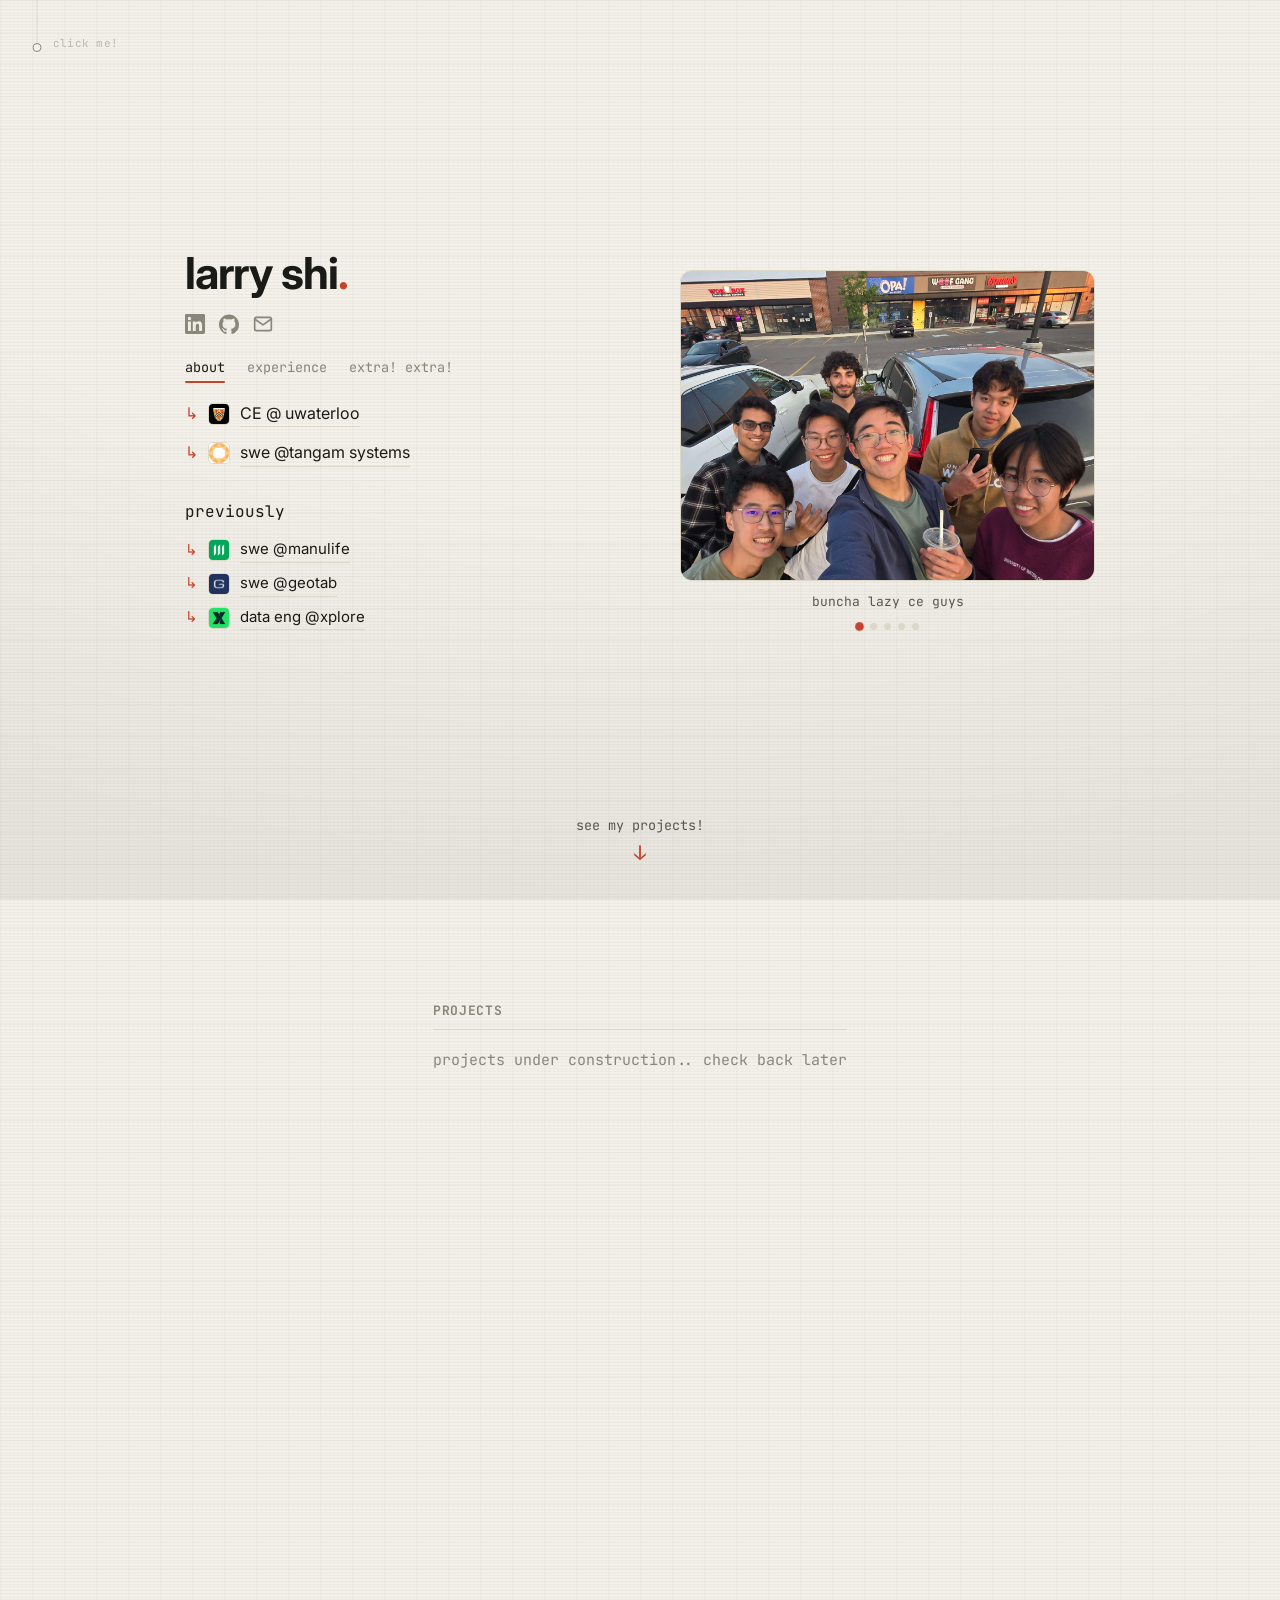
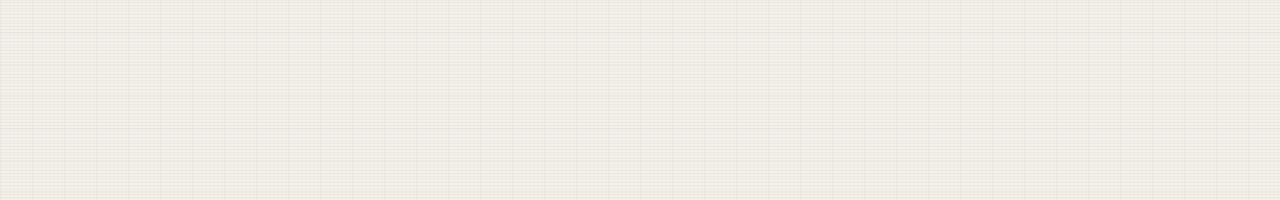
==== commit 0e750538: "static pull switch, mobile fix" ====
--- a/index.html
+++ b/index.html
@@ -4,8 +4,11 @@
   <meta charset="UTF-8" />
   <meta name="viewport" content="width=device-width, initial-scale=1.0" />
   <script>
-    // apply saved theme before paint to avoid a flash of the wrong colors
+    // apply saved theme before paint to avoid a flash of the wrong colors.
+    // On mobile (<=560px) we follow the system setting only, so we leave
+    // data-theme unset and let the CSS media query handle it.
     (function () {
+      if (matchMedia("(max-width: 560px)").matches) return;
       var t = localStorage.getItem("theme");
       if (t !== "light" && t !== "dark") {
         t = matchMedia("(prefers-color-scheme: dark)").matches ? "dark" : "light";
--- a/assets/styles.css
+++ b/assets/styles.css
@@ -1029,7 +1029,9 @@
    Added: drawstring light/dark toggle (top-left corner)
    ------------------------------------------------------------------ */
 .drawstring {
-  position: fixed;
+  /* absolute (not fixed) so it lives at the TOP of the page and scrolls
+     away with the content — on mobile it won't float over other elements */
+  position: absolute;
   top: 0;
   left: 30px;
   z-index: 60;
@@ -1107,6 +1109,6 @@
 }
 
 @media (max-width: 560px) {
-  .drawstring { left: 18px; }
-  .drawstring .pull-hint { font-size: 10px; }
-}
+  /* no manual toggle on mobile — theme follows the system setting */
+  .drawstring { display: none; }
+}
